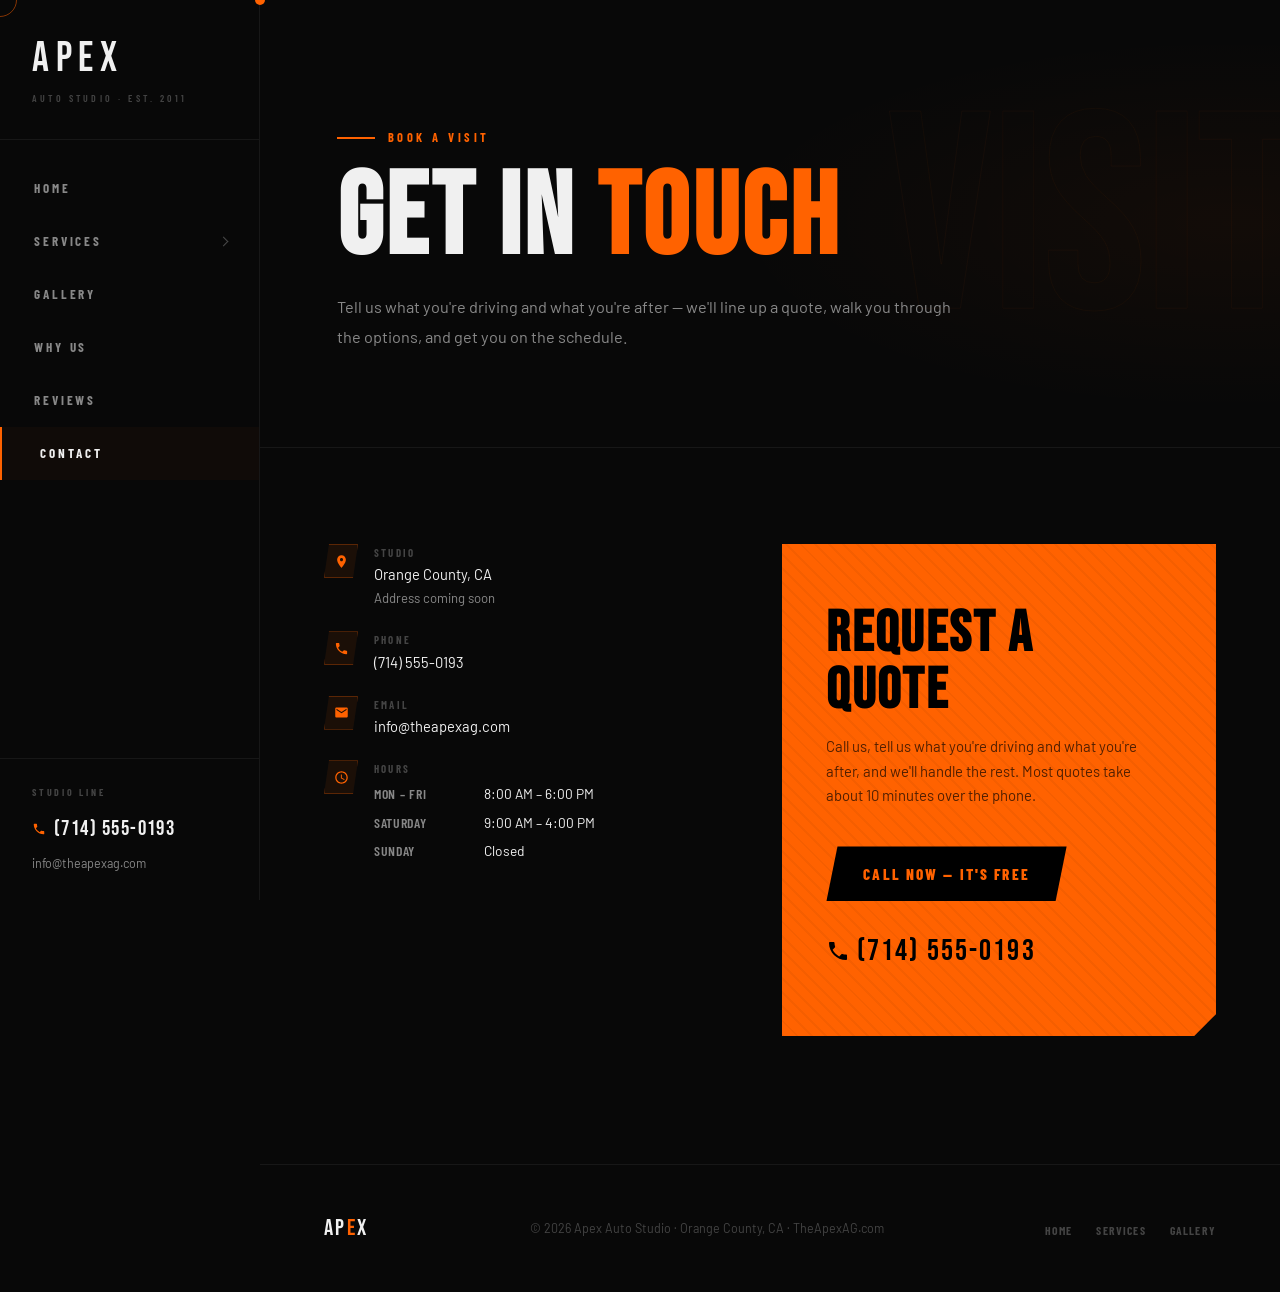
==== contact.html @ 444590df "Rebrand to Apex + restructure to multi-page architecture - Replace H2 Collective with Apex (TheApexA" ====
<!DOCTYPE html>
<html lang="en">
<head>
<meta charset="UTF-8"/>
<meta name="viewport" content="width=device-width, initial-scale=1.0"/>
<title>Contact — Apex Auto Studio | Orange County, CA</title>
<meta name="description" content="Get in touch with Apex Auto Studio. Studio line, email, hours, and location."/>
<link rel="preconnect" href="https://fonts.googleapis.com"/>
<link rel="preconnect" href="https://fonts.gstatic.com" crossorigin/>
<link href="https://fonts.googleapis.com/css2?family=Bebas+Neue&family=Barlow:wght@300;400;500;600;700&family=Barlow+Condensed:wght@400;600;700;800&display=swap" rel="stylesheet"/>
<link rel="stylesheet" href="assets/styles.css"/>
</head>
<body>

<div id="cur"></div>
<div id="cur-ring"></div>

<button class="side-burger" aria-label="Menu">
  <span></span><span></span><span></span>
</button>

<aside class="side-nav">
  <div class="side-head">
    <a href="index.html" class="side-logo">APEX</a>
    <p class="side-tag">Auto Studio · Est. 2011</p>
  </div>
  <ul class="side-links">
    <li class="side-item"><a href="index.html" class="side-link">Home</a></li>
    <li class="side-item has-sub">
      <a href="services.html" class="side-link">Services <span class="chev"></span></a>
      <ul class="side-sub">
        <li><a href="services.html">All Services</a></li>
        <li><a href="services/detailing.html">Detailing</a></li>
        <li><a href="services/wraps.html">Vehicle Wraps</a></li>
        <li><a href="services/tinting.html">Tinting</a></li>
        <li><a href="services/rentals.html">Rentals</a></li>
        <li><a href="services/storage.html">Vehicle Storage</a></li>
      </ul>
    </li>
    <li class="side-item"><a href="gallery.html" class="side-link">Gallery</a></li>
    <li class="side-item"><a href="index.html#why" class="side-link">Why Us</a></li>
    <li class="side-item"><a href="index.html#reviews" class="side-link">Reviews</a></li>
    <li class="side-item"><a href="contact.html" class="side-link active">Contact</a></li>
  </ul>
  <div class="side-foot">
    <p class="side-foot-lbl">Studio Line</p>
    <a href="tel:7145550193" class="side-phone">
      <svg viewBox="0 0 24 24"><path d="M6.62 10.79c1.44 2.83 3.76 5.14 6.59 6.59l2.2-2.2c.27-.27.67-.36 1.02-.24 1.12.37 2.33.57 3.57.57.55 0 1 .45 1 1V20c0 .55-.45 1-1 1-9.39 0-17-7.61-17-17 0-.55.45-1 1-1h3.5c.55 0 1 .45 1 1 0 1.25.2 2.45.57 3.57.11.35.03.74-.25 1.02l-2.2 2.2z"/></svg>
      (714) 555-0193
    </a>
    <a href="mailto:info@theapexag.com" class="side-email">info@theapexag.com</a>
  </div>
</aside>

<section class="page-hero">
  <div class="page-bg-word">VISIT</div>
  <div class="page-hero-inner rev">
    <p class="page-eyebrow">Book a Visit</p>
    <h1 class="page-h1">GET IN <em>TOUCH</em></h1>
    <p class="page-sub">Tell us what you're driving and what you're after — we'll line up a quote, walk you through the options, and get you on the schedule.</p>
  </div>
</section>

<section id="contact-page">
  <div class="container">
    <div class="contact-inner">
      <div class="rev-l">
        <ul class="cinfo-list">
          <li class="cinfo-item">
            <div class="cinfo-icon"><svg viewBox="0 0 24 24"><path d="M12 2C8.13 2 5 5.13 5 9c0 5.25 7 13 7 13s7-7.75 7-13c0-3.87-3.13-7-7-7zm0 9.5c-1.38 0-2.5-1.12-2.5-2.5s1.12-2.5 2.5-2.5 2.5 1.12 2.5 2.5-1.12 2.5-2.5 2.5z"/></svg></div>
            <div>
              <p class="cinfo-lbl">Studio</p>
              <p class="cinfo-val">Orange County, CA<br><span style="font-size:.82rem;color:var(--muted)">Address coming soon</span></p>
            </div>
          </li>
          <li class="cinfo-item">
            <div class="cinfo-icon"><svg viewBox="0 0 24 24"><path d="M6.62 10.79c1.44 2.83 3.76 5.14 6.59 6.59l2.2-2.2c.27-.27.67-.36 1.02-.24 1.12.37 2.33.57 3.57.57.55 0 1 .45 1 1V20c0 .55-.45 1-1 1-9.39 0-17-7.61-17-17 0-.55.45-1 1-1h3.5c.55 0 1 .45 1 1 0 1.25.2 2.45.57 3.57.11.35.03.74-.25 1.02l-2.2 2.2z"/></svg></div>
            <div>
              <p class="cinfo-lbl">Phone</p>
              <p class="cinfo-val"><a href="tel:7145550193">(714) 555-0193</a></p>
            </div>
          </li>
          <li class="cinfo-item">
            <div class="cinfo-icon"><svg viewBox="0 0 24 24"><path d="M20 4H4c-1.1 0-2 .9-2 2v12c0 1.1.9 2 2 2h16c1.1 0 2-.9 2-2V6c0-1.1-.9-2-2-2zm0 4l-8 5-8-5V6l8 5 8-5v2z"/></svg></div>
            <div>
              <p class="cinfo-lbl">Email</p>
              <p class="cinfo-val"><a href="mailto:info@theapexag.com">info@theapexag.com</a></p>
            </div>
          </li>
          <li class="cinfo-item">
            <div class="cinfo-icon"><svg viewBox="0 0 24 24"><path d="M11.99 2C6.47 2 2 6.48 2 12s4.47 10 9.99 10C17.52 22 22 17.52 22 12S17.52 2 11.99 2zM12 20c-4.42 0-8-3.58-8-8s3.58-8 8-8 8 3.58 8 8-3.58 8-8 8zm.5-13H11v6l5.25 3.15.75-1.23-4.5-2.67z"/></svg></div>
            <div>
              <p class="cinfo-lbl">Hours</p>
              <div class="cinfo-val">
                <table class="hours-tbl">
                  <tr><td>Mon &ndash; Fri</td><td>8:00 AM &ndash; 6:00 PM</td></tr>
                  <tr><td>Saturday</td><td>9:00 AM &ndash; 4:00 PM</td></tr>
                  <tr><td>Sunday</td><td>Closed</td></tr>
                </table>
              </div>
            </div>
          </li>
        </ul>
      </div>
      <div class="cta-panel rev-r">
        <h3 class="cta-h3">REQUEST A<br>QUOTE</h3>
        <p class="cta-body">Call us, tell us what you're driving and what you're after, and we'll handle the rest. Most quotes take about 10 minutes over the phone.</p>
        <a href="tel:7145550193" class="btn-dark">Call Now &mdash; It's Free</a>
        <a href="tel:7145550193" class="cta-phone-big">
          <svg viewBox="0 0 24 24"><path d="M6.62 10.79c1.44 2.83 3.76 5.14 6.59 6.59l2.2-2.2c.27-.27.67-.36 1.02-.24 1.12.37 2.33.57 3.57.57.55 0 1 .45 1 1V20c0 .55-.45 1-1 1-9.39 0-17-7.61-17-17 0-.55.45-1 1-1h3.5c.55 0 1 .45 1 1 0 1.25.2 2.45.57 3.57.11.35.03.74-.25 1.02l-2.2 2.2z"/></svg>
          (714) 555-0193
        </a>
      </div>
    </div>
  </div>
</section>

<footer>
  <div class="foot-logo">AP<em>E</em>X</div>
  <p class="foot-copy">&copy; 2026 Apex Auto Studio &middot; Orange County, CA &middot; TheApexAG.com</p>
  <ul class="foot-links">
    <li><a href="index.html">Home</a></li>
    <li><a href="services.html">Services</a></li>
    <li><a href="gallery.html">Gallery</a></li>
  </ul>
</footer>

<script src="assets/site.js"></script>
</body>
</html>
---- assets/styles.css ----
/* ─── RESET & VARIABLES ─── */
:root {
  --orange: #FF6200;
  --orange-hot: #FF8C00;
  --orange-glow: rgba(255,98,0,0.32);
  --orange-dim: rgba(255,98,0,0.08);
  --orange-border: rgba(255,98,0,0.28);
  --chrome: #d0d0d0;
  --bg: #080808;
  --bg2: #0e0e0e;
  --bg3: #141414;
  --card: rgba(255,255,255,0.025);
  --text: #f0f0f0;
  --muted: #888;
  --dim: #444;
  --border: rgba(255,255,255,0.06);
  --side-w: 260px;
  --ease: cubic-bezier(0.4,0,0.2,1);
}
*,*::before,*::after{box-sizing:border-box;margin:0;padding:0}
html{scroll-behavior:smooth;font-size:16px}
body{font-family:'Barlow',sans-serif;background:var(--bg);color:var(--text);overflow-x:hidden;line-height:1.6;margin-left:var(--side-w)}
img{display:block;max-width:100%}
a{color:inherit;text-decoration:none}

/* ─── CURSOR ─── */
#cur,#cur-ring{position:fixed;border-radius:50%;pointer-events:none;z-index:9999;transform:translate(-50%,-50%)}
#cur{width:10px;height:10px;background:var(--orange);transition:width .15s,height .15s}
#cur-ring{width:34px;height:34px;border:1.5px solid rgba(255,98,0,.5);transition:width .25s,height .25s,border-color .25s}
#cur.big{width:18px;height:18px}
#cur-ring.big{width:52px;height:52px;border-color:var(--orange)}
@media(pointer:coarse){#cur,#cur-ring{display:none}}

/* ─── SIDEBAR NAV ─── */
.side-nav{position:fixed;top:0;left:0;bottom:0;width:var(--side-w);background:var(--bg);border-right:1px solid var(--border);z-index:100;display:flex;flex-direction:column;overflow-y:auto}
.side-nav::-webkit-scrollbar{width:4px}
.side-nav::-webkit-scrollbar-track{background:transparent}
.side-nav::-webkit-scrollbar-thumb{background:var(--border);border-radius:2px}
.side-head{padding:2.4rem 2rem 2rem;border-bottom:1px solid var(--border)}
.side-logo{font-family:'Bebas Neue',sans-serif;font-size:2.6rem;letter-spacing:.16em;display:inline-block;line-height:1;color:var(--text);transition:color .25s}
.side-logo:hover{color:var(--orange)}
.side-logo em{color:var(--orange);font-style:normal}
.side-tag{font-family:'Barlow Condensed',sans-serif;font-size:.62rem;font-weight:600;letter-spacing:.32em;text-transform:uppercase;color:var(--dim);margin-top:.7rem}

.side-links{list-style:none;padding:1.4rem 0;flex:1}
.side-item{position:relative}
.side-link{display:flex;align-items:center;justify-content:space-between;padding:1rem 2rem;font-family:'Barlow Condensed',sans-serif;font-size:.82rem;font-weight:700;letter-spacing:.22em;text-transform:uppercase;color:var(--muted);border-left:2px solid transparent;transition:color .25s,border-color .25s,background .25s,padding-left .25s;cursor:pointer}
.side-link:hover,.side-link.active{color:var(--text);border-left-color:var(--orange);padding-left:2.4rem;background:rgba(255,98,0,.03)}
.side-link .chev{display:inline-block;width:7px;height:7px;border-right:1.5px solid currentColor;border-bottom:1.5px solid currentColor;transform:rotate(-45deg);transition:transform .3s,color .3s;opacity:.5}
.side-item:hover .side-link .chev,.side-item.open .side-link .chev{transform:rotate(45deg);opacity:1}

.side-sub{list-style:none;max-height:0;overflow:hidden;transition:max-height .35s var(--ease);background:var(--bg2)}
.side-item:hover .side-sub,.side-item.open .side-sub{max-height:400px}
.side-sub a{display:block;padding:.7rem 2rem .7rem 3rem;font-family:'Barlow Condensed',sans-serif;font-size:.76rem;font-weight:600;letter-spacing:.18em;text-transform:uppercase;color:var(--muted);transition:color .25s,padding-left .25s;position:relative}
.side-sub a::before{content:'';position:absolute;left:2rem;top:50%;width:6px;height:1px;background:var(--dim);transform:translateY(-50%);transition:width .25s,background .25s}
.side-sub a:hover,.side-sub a.active{color:var(--orange);padding-left:3.4rem}
.side-sub a:hover::before,.side-sub a.active::before{width:14px;background:var(--orange)}

.side-foot{padding:1.6rem 2rem;border-top:1px solid var(--border);display:flex;flex-direction:column;gap:.55rem}
.side-foot-lbl{font-family:'Barlow Condensed',sans-serif;font-size:.62rem;font-weight:700;letter-spacing:.28em;text-transform:uppercase;color:var(--dim);margin-bottom:.2rem}
.side-phone{font-family:'Bebas Neue',sans-serif;font-size:1.3rem;letter-spacing:.07em;display:flex;align-items:center;gap:.5rem;color:var(--text);transition:color .25s}
.side-phone:hover{color:var(--orange)}
.side-phone svg{width:14px;height:14px;fill:var(--orange);flex-shrink:0}
.side-email{font-size:.78rem;color:var(--muted);transition:color .25s}
.side-email:hover{color:var(--orange)}

.side-burger{display:none;position:fixed;top:1.2rem;left:1.2rem;z-index:101;width:44px;height:44px;background:rgba(8,8,8,.9);backdrop-filter:blur(10px);border:1px solid var(--border);flex-direction:column;align-items:center;justify-content:center;gap:5px;cursor:pointer;padding:0}
.side-burger span{display:block;width:20px;height:2px;background:var(--text);transition:.3s}

@media (max-width: 880px){
  body{margin-left:0}
  .side-nav{transform:translateX(-100%);transition:transform .35s var(--ease);width:min(86vw,320px)}
  .side-nav.open{transform:translateX(0)}
  .side-burger{display:flex}
  .side-burger.open span:nth-child(1){transform:translateY(7px) rotate(45deg)}
  .side-burger.open span:nth-child(2){opacity:0}
  .side-burger.open span:nth-child(3){transform:translateY(-7px) rotate(-45deg)}
}

/* ─── HERO (home) ─── */
#hero{position:relative;min-height:100vh;display:flex;align-items:center;overflow:hidden;background:var(--bg)}
.hero-bg{position:absolute;inset:0;overflow:hidden}
.hero-bg::before{content:'';position:absolute;inset:0;background:radial-gradient(ellipse 90% 60% at 72% 50%,rgba(255,98,0,.055) 0%,transparent 68%),radial-gradient(ellipse 40% 40% at 85% 25%,rgba(255,98,0,.03) 0%,transparent 55%)}
.hero-grid{position:absolute;inset:0;background-image:linear-gradient(rgba(255,255,255,.018) 1px,transparent 1px),linear-gradient(90deg,rgba(255,255,255,.018) 1px,transparent 1px);background-size:56px 56px;mask-image:radial-gradient(ellipse 65% 70% at 65% 50%,black,transparent)}
.hero-bg-word{position:absolute;right:-1rem;top:50%;transform:translateY(-50%);font-family:'Bebas Neue',sans-serif;font-size:clamp(16rem,26vw,30rem);line-height:1;color:transparent;-webkit-text-stroke:1px rgba(255,98,0,.055);user-select:none;white-space:nowrap;letter-spacing:-.01em;pointer-events:none}
.hero-photo{position:absolute;top:0;right:0;width:62%;height:100%;background:url('../images/photo1.jpg') center/cover no-repeat;-webkit-mask-image:linear-gradient(to right,transparent 0%,rgba(0,0,0,.35) 18%,black 42%);mask-image:linear-gradient(to right,transparent 0%,rgba(0,0,0,.35) 18%,black 42%);opacity:.42}
.hero-photo::after{content:'';position:absolute;inset:0;background:linear-gradient(to bottom,rgba(8,8,8,.3) 0%,transparent 40%,rgba(8,8,8,.5) 100%)}
@media(max-width:880px){.hero-photo{width:100%;opacity:.16;-webkit-mask-image:none;mask-image:none}}
.sline{position:absolute;height:1px;background:linear-gradient(to right,transparent,rgba(255,98,0,.18),transparent);animation:sline linear infinite;opacity:0}
@keyframes sline{0%{transform:translateX(-200px);opacity:0}8%{opacity:1}92%{opacity:1}100%{transform:translateX(110vw);opacity:0}}

.hero-content{position:relative;z-index:10;padding:5rem clamp(1.5rem,6vw,5rem) 8rem;max-width:920px}
.hero-eyebrow{font-family:'Barlow Condensed',sans-serif;font-size:.76rem;font-weight:700;letter-spacing:.28em;text-transform:uppercase;color:var(--orange);display:flex;align-items:center;gap:.8rem;margin-bottom:1.2rem;animation:fadeUp .8s ease both}
.hero-eyebrow::before{content:'';width:38px;height:2px;background:var(--orange);flex-shrink:0}
.hero-h1{font-family:'Bebas Neue',sans-serif;font-size:clamp(6rem,17vw,16rem);line-height:.9;letter-spacing:.04em;margin-bottom:.6rem;animation:fadeUp .8s .08s ease both}
.hero-h1 em{color:var(--orange);font-style:normal}
.hero-tag{font-family:'Barlow Condensed',sans-serif;font-size:clamp(1.05rem,2.6vw,1.6rem);font-weight:600;letter-spacing:.22em;text-transform:uppercase;color:var(--chrome);margin-bottom:1.8rem;animation:fadeUp .8s .16s ease both}
.hero-rating{display:flex;align-items:center;gap:.8rem;margin-bottom:1.8rem;animation:fadeUp .8s .22s ease both}
.stars{color:var(--orange);letter-spacing:2px;font-size:.95rem}
.hero-rating p{font-family:'Barlow Condensed',sans-serif;font-size:.8rem;font-weight:700;letter-spacing:.1em;text-transform:uppercase;color:var(--muted)}
.hero-rating p strong{color:var(--text)}
.hero-sub{font-size:.97rem;color:var(--muted);max-width:460px;line-height:1.75;margin-bottom:2.8rem;animation:fadeUp .8s .28s ease both}
.hero-cta{display:flex;align-items:center;gap:1.2rem;flex-wrap:wrap;animation:fadeUp .8s .34s ease both}

.btn-primary{font-family:'Barlow Condensed',sans-serif;font-size:1rem;font-weight:800;letter-spacing:.14em;text-transform:uppercase;background:var(--orange);color:#000;padding:1rem 2.4rem;position:relative;overflow:hidden;transition:box-shadow .3s,transform .2s;clip-path:polygon(11px 0%,100% 0%,calc(100% - 11px) 100%,0% 100%);display:inline-block;border:none;cursor:pointer}
.btn-primary::before{content:'';position:absolute;inset:0;background:rgba(255,255,255,.22);transform:translateX(-110%) skewX(-18deg);transition:transform .4s}
.btn-primary:hover::before{transform:translateX(120%) skewX(-18deg)}
.btn-primary:hover{box-shadow:0 10px 36px var(--orange-glow);transform:translateY(-2px)}
.btn-ghost{font-family:'Barlow Condensed',sans-serif;font-size:1rem;font-weight:800;letter-spacing:.14em;text-transform:uppercase;background:transparent;color:var(--text);padding:.92rem 2.3rem;border:1px solid var(--border);transition:border-color .25s,color .25s,background .25s;display:inline-block;clip-path:polygon(11px 0%,100% 0%,calc(100% - 11px) 100%,0% 100%)}
.btn-ghost:hover{border-color:var(--orange);color:var(--orange);background:var(--orange-dim)}
@keyframes fadeUp{from{opacity:0;transform:translateY(28px)}to{opacity:1;transform:translateY(0)}}

/* ─── SCROLL REVEAL ─── */
.rev,.rev-l,.rev-r{opacity:0;transition:opacity .7s var(--ease),transform .7s var(--ease)}
.rev{transform:translateY(36px)}
.rev-l{transform:translateX(-36px)}
.rev-r{transform:translateX(36px)}
.rev.in,.rev-l.in,.rev-r.in{opacity:1;transform:none}
.d1{transition-delay:.1s!important}.d2{transition-delay:.18s!important}.d3{transition-delay:.26s!important}
.d4{transition-delay:.34s!important}.d5{transition-delay:.42s!important}.d6{transition-delay:.5s!important}

/* ─── SHARED SECTION STYLES ─── */
.container{max-width:1180px;margin:0 auto;padding:0 clamp(1.5rem,5vw,4rem)}
.sec-label{font-family:'Barlow Condensed',sans-serif;font-size:.74rem;font-weight:700;letter-spacing:.28em;text-transform:uppercase;color:var(--orange);display:flex;align-items:center;gap:.8rem;margin-bottom:.7rem}
.sec-label::before{content:'';width:28px;height:2px;background:var(--orange);flex-shrink:0}
.sec-h2{font-family:'Bebas Neue',sans-serif;font-size:clamp(2.8rem,6.5vw,5.5rem);letter-spacing:.04em;line-height:1;color:var(--text);margin-bottom:1rem}
.sec-h2 em{color:var(--orange);font-style:normal}
.sec-sub{font-size:.96rem;color:var(--muted);max-width:540px;line-height:1.75;margin-bottom:3.5rem}

/* ─── WHY US ─── */
#why{background:var(--bg);padding:8rem 0}
.why-inner{display:grid;grid-template-columns:1fr 1fr;gap:5rem;align-items:center}
.trust-grid{display:grid;grid-template-columns:1fr 1fr;gap:1px;background:var(--border)}
.trust-card{background:var(--bg);padding:2.4rem 1.8rem;position:relative;overflow:hidden}
.trust-card::before{content:'';position:absolute;top:0;left:0;width:3px;height:0;background:var(--orange);transition:height .4s}
.trust-card:hover::before{height:100%}
.trust-num{font-family:'Bebas Neue',sans-serif;font-size:clamp(2.8rem,4.5vw,4.2rem);letter-spacing:.02em;color:var(--orange);line-height:1;margin-bottom:.3rem}
.trust-lbl{font-family:'Barlow Condensed',sans-serif;font-size:.78rem;font-weight:700;letter-spacing:.15em;text-transform:uppercase;color:var(--muted)}
.why-copy p{font-size:.94rem;color:var(--muted);line-height:1.8;margin-bottom:1.4rem}
.badge-row{display:flex;gap:.7rem;flex-wrap:wrap;margin-top:2rem}
.badge{font-family:'Barlow Condensed',sans-serif;font-size:.72rem;font-weight:700;letter-spacing:.14em;text-transform:uppercase;padding:.38rem .9rem;border:1px solid var(--orange-border);color:var(--orange);background:var(--orange-dim)}
@media(max-width:880px){.why-inner{grid-template-columns:1fr;gap:3rem}}

/* ─── REVIEWS ─── */
#reviews{background:var(--bg2);padding:9rem 0 8rem;position:relative;overflow:hidden}
#reviews::before{content:'';position:absolute;top:0;left:0;right:0;height:90px;background:var(--bg);clip-path:polygon(0 0,100% 0,100% 0%,0 100%)}
.rev-grid{display:grid;grid-template-columns:repeat(auto-fit,minmax(280px,1fr));gap:1.5rem}
.rev-card{background:var(--card);border:1px solid var(--border);padding:2.4rem;position:relative;transition:border-color .3s,transform .3s}
.rev-card::before{content:'\201C';position:absolute;top:1.2rem;right:1.8rem;font-family:'Bebas Neue',sans-serif;font-size:5.5rem;color:rgba(255,98,0,.07);line-height:1;pointer-events:none}
.rev-card:hover{border-color:var(--orange-border);transform:translateY(-4px)}
.rev-stars{color:var(--orange);letter-spacing:3px;font-size:.95rem;margin-bottom:.9rem}
.rev-text{font-size:.93rem;color:var(--text);line-height:1.75;margin-bottom:1.4rem;font-style:italic}
.rev-author{font-family:'Barlow Condensed',sans-serif;font-size:.77rem;font-weight:700;letter-spacing:.15em;text-transform:uppercase;color:var(--muted)}
.rev-author strong{color:var(--orange)}

/* ─── PAGE HERO (subpages) ─── */
.page-hero{position:relative;padding:8rem clamp(1.5rem,6vw,5rem) 6rem;background:var(--bg);overflow:hidden;border-bottom:1px solid var(--border)}
.page-hero::before{content:'';position:absolute;inset:0;background:radial-gradient(ellipse 70% 60% at 95% 50%,rgba(255,98,0,.045) 0%,transparent 70%)}
.page-hero-inner{position:relative;max-width:1180px;margin:0 auto;z-index:2}
.page-eyebrow{font-family:'Barlow Condensed',sans-serif;font-size:.78rem;font-weight:700;letter-spacing:.28em;text-transform:uppercase;color:var(--orange);display:flex;align-items:center;gap:.8rem;margin-bottom:1.2rem}
.page-eyebrow::before{content:'';width:38px;height:2px;background:var(--orange)}
.page-h1{font-family:'Bebas Neue',sans-serif;font-size:clamp(3.6rem,9vw,8rem);line-height:.92;letter-spacing:.03em;margin-bottom:1.2rem;color:var(--text)}
.page-h1 em{color:var(--orange);font-style:normal}
.page-sub{font-size:1.02rem;color:var(--muted);max-width:620px;line-height:1.8}
.page-bg-word{position:absolute;right:-1rem;top:50%;transform:translateY(-50%);font-family:'Bebas Neue',sans-serif;font-size:clamp(12rem,22vw,22rem);line-height:1;color:transparent;-webkit-text-stroke:1px rgba(255,98,0,.04);user-select:none;white-space:nowrap;letter-spacing:-.01em;pointer-events:none}

/* ─── SERVICES GRID ─── */
#services-grid{background:var(--bg);padding:6rem 0 8rem}
.svc-grid{display:grid;grid-template-columns:repeat(auto-fit,minmax(280px,1fr));gap:1.5px;background:var(--border)}
.svc-card{background:var(--bg);padding:2.6rem 2.2rem;position:relative;overflow:hidden;transition:background .25s;display:block}
.svc-card::after{content:'';position:absolute;bottom:0;left:0;right:0;height:2px;background:var(--orange);transform:scaleX(0);transform-origin:left;transition:transform .35s}
.svc-card:hover{background:var(--bg2)}
.svc-card:hover::after{transform:scaleX(1)}
.svc-icon{width:54px;height:54px;background:var(--orange-dim);border:1px solid var(--orange-border);display:flex;align-items:center;justify-content:center;margin-bottom:1.3rem;clip-path:polygon(7px 0%,100% 0%,calc(100% - 7px) 100%,0% 100%);transition:background .25s}
.svc-card:hover .svc-icon{background:rgba(255,98,0,.15)}
.svc-icon svg{width:26px;height:26px;fill:var(--orange)}
.svc-name{font-family:'Barlow Condensed',sans-serif;font-size:1.2rem;font-weight:700;letter-spacing:.1em;text-transform:uppercase;color:var(--text);margin-bottom:.55rem}
.svc-desc{font-size:.88rem;color:var(--muted);line-height:1.65;margin-bottom:1.4rem}
.svc-arrow{font-family:'Barlow Condensed',sans-serif;font-size:.74rem;font-weight:700;letter-spacing:.18em;text-transform:uppercase;color:var(--orange);display:inline-flex;align-items:center;gap:.5rem;transition:gap .25s}
.svc-card:hover .svc-arrow{gap:.9rem}

/* ─── SERVICE DETAIL ─── */
#service-detail{padding:6rem 0 8rem;background:var(--bg)}
.detail-inner{display:grid;grid-template-columns:1.4fr 1fr;gap:5rem;align-items:start}
.detail-copy h3{font-family:'Bebas Neue',sans-serif;font-size:clamp(1.9rem,3.4vw,2.6rem);letter-spacing:.03em;margin:2.6rem 0 1rem;color:var(--text)}
.detail-copy h3:first-child{margin-top:0}
.detail-copy h3 em{color:var(--orange);font-style:normal}
.detail-copy p{font-size:.95rem;color:var(--muted);line-height:1.85;margin-bottom:1.2rem}
.detail-list{list-style:none;margin:1rem 0 2rem}
.detail-list li{position:relative;padding:.7rem 0 .7rem 1.8rem;font-size:.92rem;color:var(--text);border-bottom:1px solid var(--border)}
.detail-list li::before{content:'';position:absolute;left:0;top:1.15rem;width:10px;height:2px;background:var(--orange)}
.price-card{background:var(--bg2);border:1px solid var(--border);padding:2.4rem;position:sticky;top:2rem}
.price-card h4{font-family:'Barlow Condensed',sans-serif;font-size:.74rem;font-weight:700;letter-spacing:.24em;text-transform:uppercase;color:var(--orange);margin-bottom:1.4rem;display:flex;align-items:center;gap:.6rem}
.price-card h4::before{content:'';width:24px;height:2px;background:var(--orange)}
.price-row{display:flex;justify-content:space-between;align-items:baseline;padding:1rem 0;border-bottom:1px solid var(--border)}
.price-row:last-of-type{border-bottom:none}
.price-row .pl{font-family:'Barlow Condensed',sans-serif;font-size:.88rem;font-weight:600;letter-spacing:.06em;text-transform:uppercase;color:var(--text)}
.price-row .pv{font-family:'Bebas Neue',sans-serif;font-size:1.5rem;color:var(--orange);letter-spacing:.04em}
.price-note{font-size:.78rem;color:var(--dim);line-height:1.6;margin-top:1.4rem;margin-bottom:1.6rem}
@media(max-width:880px){.detail-inner{grid-template-columns:1fr;gap:3rem}.price-card{position:static}}

/* ─── GALLERY ─── */
#gallery-grid{background:var(--bg);padding:6rem 0 8rem}
.gal-grid{display:grid;grid-template-columns:repeat(3,1fr);grid-template-rows:280px 280px;gap:4px}
.gal-item{position:relative;overflow:hidden}
.gal-item:first-child{grid-row:span 2}
.gal-bg{position:absolute;inset:0;transition:transform .6s var(--ease)}
.gal-item:hover .gal-bg{transform:scale(1.06)}
.gal-overlay{position:absolute;inset:0;background:linear-gradient(to top,rgba(0,0,0,.82) 0%,transparent 55%);display:flex;align-items:flex-end;padding:1.4rem;opacity:0;transition:opacity .3s}
.gal-item:hover .gal-overlay{opacity:1}
.gal-name{font-family:'Barlow Condensed',sans-serif;font-size:.9rem;font-weight:700;letter-spacing:.1em;text-transform:uppercase;color:#fff}
.gal-name span{display:block;font-family:'Barlow',sans-serif;font-size:.76rem;font-weight:400;color:var(--orange);margin-top:2px;letter-spacing:.04em}
.gal-tag{position:absolute;bottom:.9rem;left:1rem;font-family:'Barlow Condensed',sans-serif;font-size:.76rem;font-weight:700;letter-spacing:.1em;text-transform:uppercase;color:rgba(255,255,255,.35);border-left:2px solid var(--orange);padding-left:.55rem;transition:color .3s}
.gal-item:hover .gal-tag{color:#fff}
.g1 .gal-bg{background:linear-gradient(145deg,#111 0%,#2a2a2a 45%,#080808 100%)}
.g2 .gal-bg{background:linear-gradient(145deg,#7a1212 0%,#b52424 55%,#5a0a0a 100%)}
.g3 .gal-bg{background:linear-gradient(145deg,#0e1225 0%,#142045 55%,#0a0e22 100%)}
.g4 .gal-bg{background:linear-gradient(145deg,#2a2a2a 0%,#b8b8b8 55%,#707070 100%)}
.g5 .gal-bg{background:linear-gradient(145deg,#0a0a0a 0%,#0e2e0e 55%,#071507 100%)}
.g6 .gal-bg{background:linear-gradient(145deg,#141414 0%,#331500 55%,#0a0a0a 100%)}
@media(max-width:680px){.gal-grid{grid-template-columns:1fr 1fr;grid-template-rows:200px 200px 200px}.gal-item:first-child{grid-row:span 1}}

/* ─── CONTACT PAGE ─── */
#contact-page{padding:6rem 0 8rem;background:var(--bg)}
.contact-inner{display:grid;grid-template-columns:1fr 1.15fr;gap:5rem;align-items:start}
.cinfo-list{list-style:none;display:flex;flex-direction:column;gap:1.4rem}
.cinfo-item{display:flex;align-items:flex-start;gap:1rem}
.cinfo-icon{width:34px;height:34px;background:var(--orange-dim);border:1px solid var(--orange-border);display:flex;align-items:center;justify-content:center;flex-shrink:0;clip-path:polygon(5px 0%,100% 0%,calc(100% - 5px) 100%,0% 100%)}
.cinfo-icon svg{width:15px;height:15px;fill:var(--orange)}
.cinfo-lbl{font-family:'Barlow Condensed',sans-serif;font-size:.68rem;font-weight:700;letter-spacing:.2em;text-transform:uppercase;color:var(--dim);margin-bottom:.12rem}
.cinfo-val{font-size:.92rem;color:var(--text);line-height:1.55}
.cinfo-val a{transition:color .25s}.cinfo-val a:hover{color:var(--orange)}
.hours-tbl{border-collapse:collapse}
.hours-tbl td{padding:.22rem 0;font-size:.86rem}
.hours-tbl td:first-child{font-family:'Barlow Condensed',sans-serif;font-weight:600;letter-spacing:.05em;text-transform:uppercase;color:var(--muted);width:110px}
.hours-tbl td:last-child{color:var(--text)}
.cta-panel{background:var(--orange);padding:3.8rem 2.8rem;position:relative;overflow:hidden;clip-path:polygon(0 0,100% 0,100% calc(100% - 22px),calc(100% - 22px) 100%,0 100%)}
.cta-panel::before{content:'';position:absolute;inset:0;background:repeating-linear-gradient(45deg,rgba(0,0,0,.04) 0px,rgba(0,0,0,.04) 2px,transparent 2px,transparent 10px)}
.cta-h3{font-family:'Bebas Neue',sans-serif;font-size:clamp(2.2rem,4.5vw,3.6rem);letter-spacing:.04em;line-height:1;color:#000;margin-bottom:.9rem;position:relative}
.cta-body{font-size:.93rem;color:rgba(0,0,0,.68);line-height:1.65;margin-bottom:2.4rem;position:relative;max-width:380px}
.btn-dark{font-family:'Barlow Condensed',sans-serif;font-size:.95rem;font-weight:800;letter-spacing:.14em;text-transform:uppercase;background:#000;color:var(--orange);padding:.95rem 2.3rem;display:inline-block;transition:background .25s,box-shadow .25s,transform .2s;clip-path:polygon(11px 0%,100% 0%,calc(100% - 11px) 100%,0% 100%);position:relative}
.btn-dark:hover{background:#1a1a1a;box-shadow:0 10px 30px rgba(0,0,0,.35);transform:translateY(-2px)}
.cta-phone-big{font-family:'Bebas Neue',sans-serif;font-size:1.9rem;letter-spacing:.07em;color:#000;display:flex;align-items:center;gap:.4rem;margin-top:1.6rem;transition:opacity .25s;position:relative}
.cta-phone-big:hover{opacity:.7}
.cta-phone-big svg{width:24px;height:24px;fill:#000;flex-shrink:0}
@media(max-width:880px){.contact-inner{grid-template-columns:1fr;gap:3rem}}

/* ─── FOOTER ─── */
footer{background:var(--bg);border-top:1px solid var(--border);padding:2.8rem clamp(1.5rem,5vw,4rem);display:flex;align-items:center;justify-content:space-between;flex-wrap:wrap;gap:1.5rem}
.foot-logo{font-family:'Bebas Neue',sans-serif;font-size:1.45rem;letter-spacing:.1em}
.foot-logo em{color:var(--orange);font-style:normal}
.foot-copy{font-size:.78rem;color:var(--dim)}
.foot-links{display:flex;gap:1.5rem;list-style:none}
.foot-links a{font-family:'Barlow Condensed',sans-serif;font-size:.73rem;font-weight:700;letter-spacing:.1em;text-transform:uppercase;color:var(--dim);transition:color .25s}
.foot-links a:hover{color:var(--orange)}
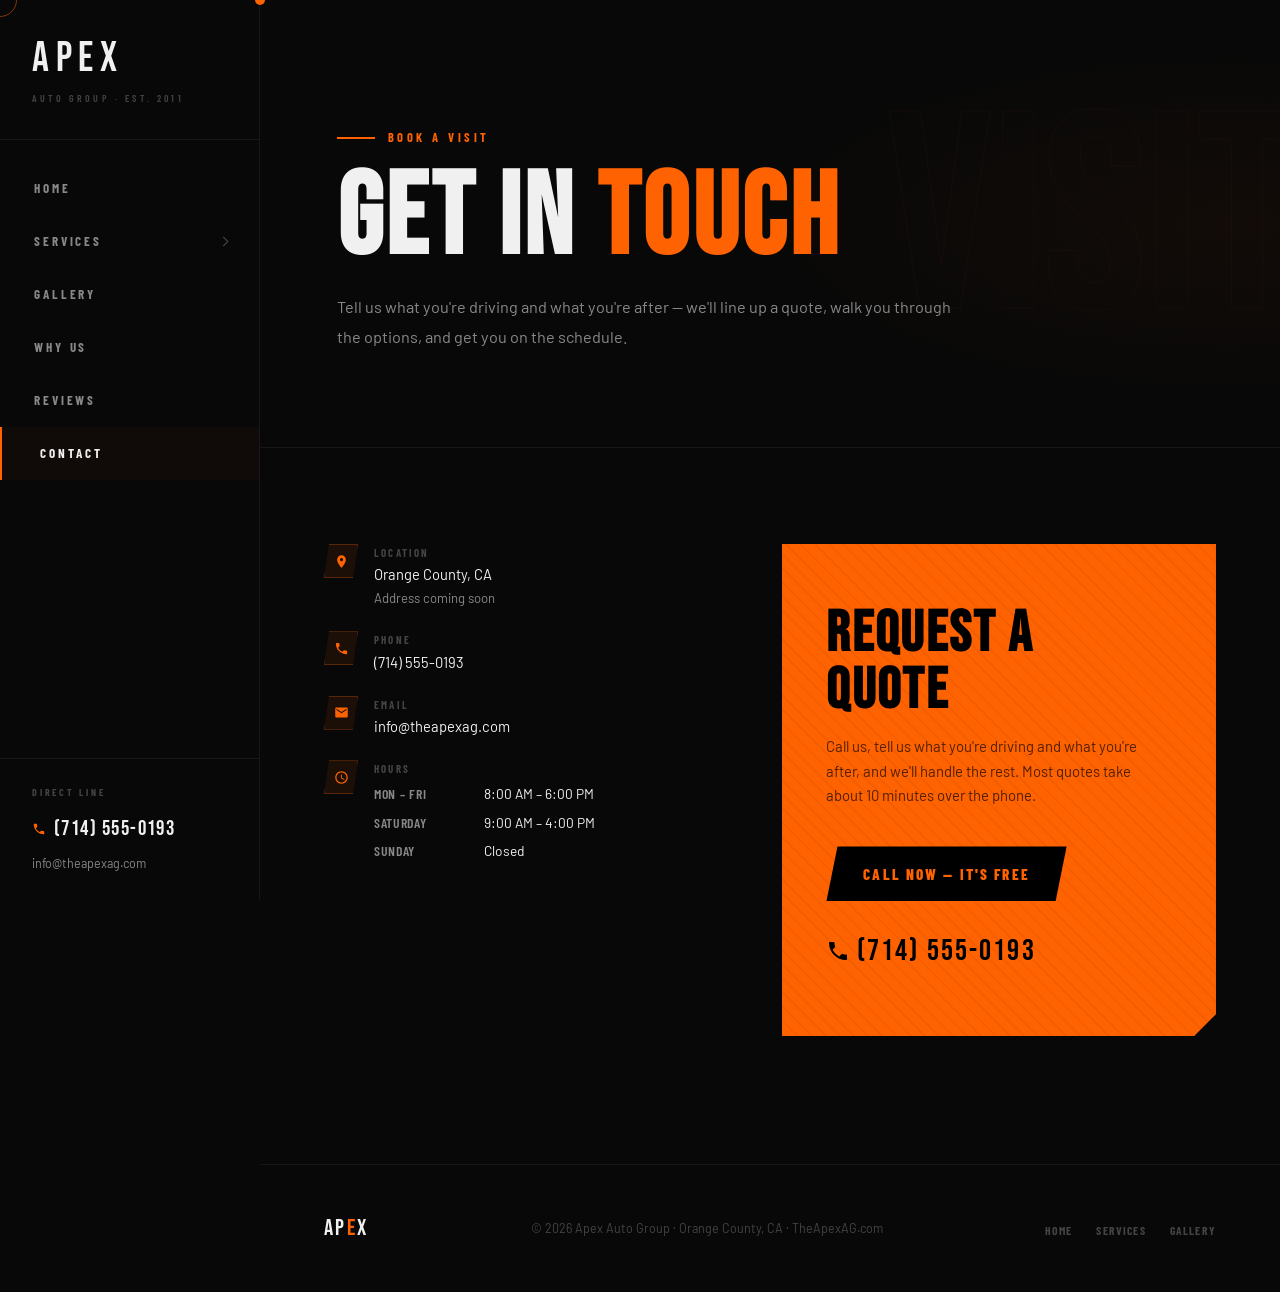
==== commit 5e23ed64: "Rename to Apex Auto Group (AG = Auto Group) - "Apex Auto Studio" → "Apex Auto Group" in all titles, " ====
--- a/contact.html
+++ b/contact.html
@@ -3,8 +3,8 @@
 <head>
 <meta charset="UTF-8"/>
 <meta name="viewport" content="width=device-width, initial-scale=1.0"/>
-<title>Contact — Apex Auto Studio | Orange County, CA</title>
-<meta name="description" content="Get in touch with Apex Auto Studio. Studio line, email, hours, and location."/>
+<title>Contact — Apex Auto Group | Orange County, CA</title>
+<meta name="description" content="Get in touch with Apex Auto Group. Direct line, email, hours, and location."/>
 <link rel="preconnect" href="https://fonts.googleapis.com"/>
 <link rel="preconnect" href="https://fonts.gstatic.com" crossorigin/>
 <link href="https://fonts.googleapis.com/css2?family=Bebas+Neue&family=Barlow:wght@300;400;500;600;700&family=Barlow+Condensed:wght@400;600;700;800&display=swap" rel="stylesheet"/>
@@ -22,7 +22,7 @@
 <aside class="side-nav">
   <div class="side-head">
     <a href="index.html" class="side-logo">APEX</a>
-    <p class="side-tag">Auto Studio · Est. 2011</p>
+    <p class="side-tag">Auto Group · Est. 2011</p>
   </div>
   <ul class="side-links">
     <li class="side-item"><a href="index.html" class="side-link">Home</a></li>
@@ -43,7 +43,7 @@
     <li class="side-item"><a href="contact.html" class="side-link active">Contact</a></li>
   </ul>
   <div class="side-foot">
-    <p class="side-foot-lbl">Studio Line</p>
+    <p class="side-foot-lbl">Direct Line</p>
     <a href="tel:7145550193" class="side-phone">
       <svg viewBox="0 0 24 24"><path d="M6.62 10.79c1.44 2.83 3.76 5.14 6.59 6.59l2.2-2.2c.27-.27.67-.36 1.02-.24 1.12.37 2.33.57 3.57.57.55 0 1 .45 1 1V20c0 .55-.45 1-1 1-9.39 0-17-7.61-17-17 0-.55.45-1 1-1h3.5c.55 0 1 .45 1 1 0 1.25.2 2.45.57 3.57.11.35.03.74-.25 1.02l-2.2 2.2z"/></svg>
       (714) 555-0193
@@ -69,7 +69,7 @@
           <li class="cinfo-item">
             <div class="cinfo-icon"><svg viewBox="0 0 24 24"><path d="M12 2C8.13 2 5 5.13 5 9c0 5.25 7 13 7 13s7-7.75 7-13c0-3.87-3.13-7-7-7zm0 9.5c-1.38 0-2.5-1.12-2.5-2.5s1.12-2.5 2.5-2.5 2.5 1.12 2.5 2.5-1.12 2.5-2.5 2.5z"/></svg></div>
             <div>
-              <p class="cinfo-lbl">Studio</p>
+              <p class="cinfo-lbl">Location</p>
               <p class="cinfo-val">Orange County, CA<br><span style="font-size:.82rem;color:var(--muted)">Address coming soon</span></p>
             </div>
           </li>
@@ -117,7 +117,7 @@
 
 <footer>
   <div class="foot-logo">AP<em>E</em>X</div>
-  <p class="foot-copy">&copy; 2026 Apex Auto Studio &middot; Orange County, CA &middot; TheApexAG.com</p>
+  <p class="foot-copy">&copy; 2026 Apex Auto Group &middot; Orange County, CA &middot; TheApexAG.com</p>
   <ul class="foot-links">
     <li><a href="index.html">Home</a></li>
     <li><a href="services.html">Services</a></li>
